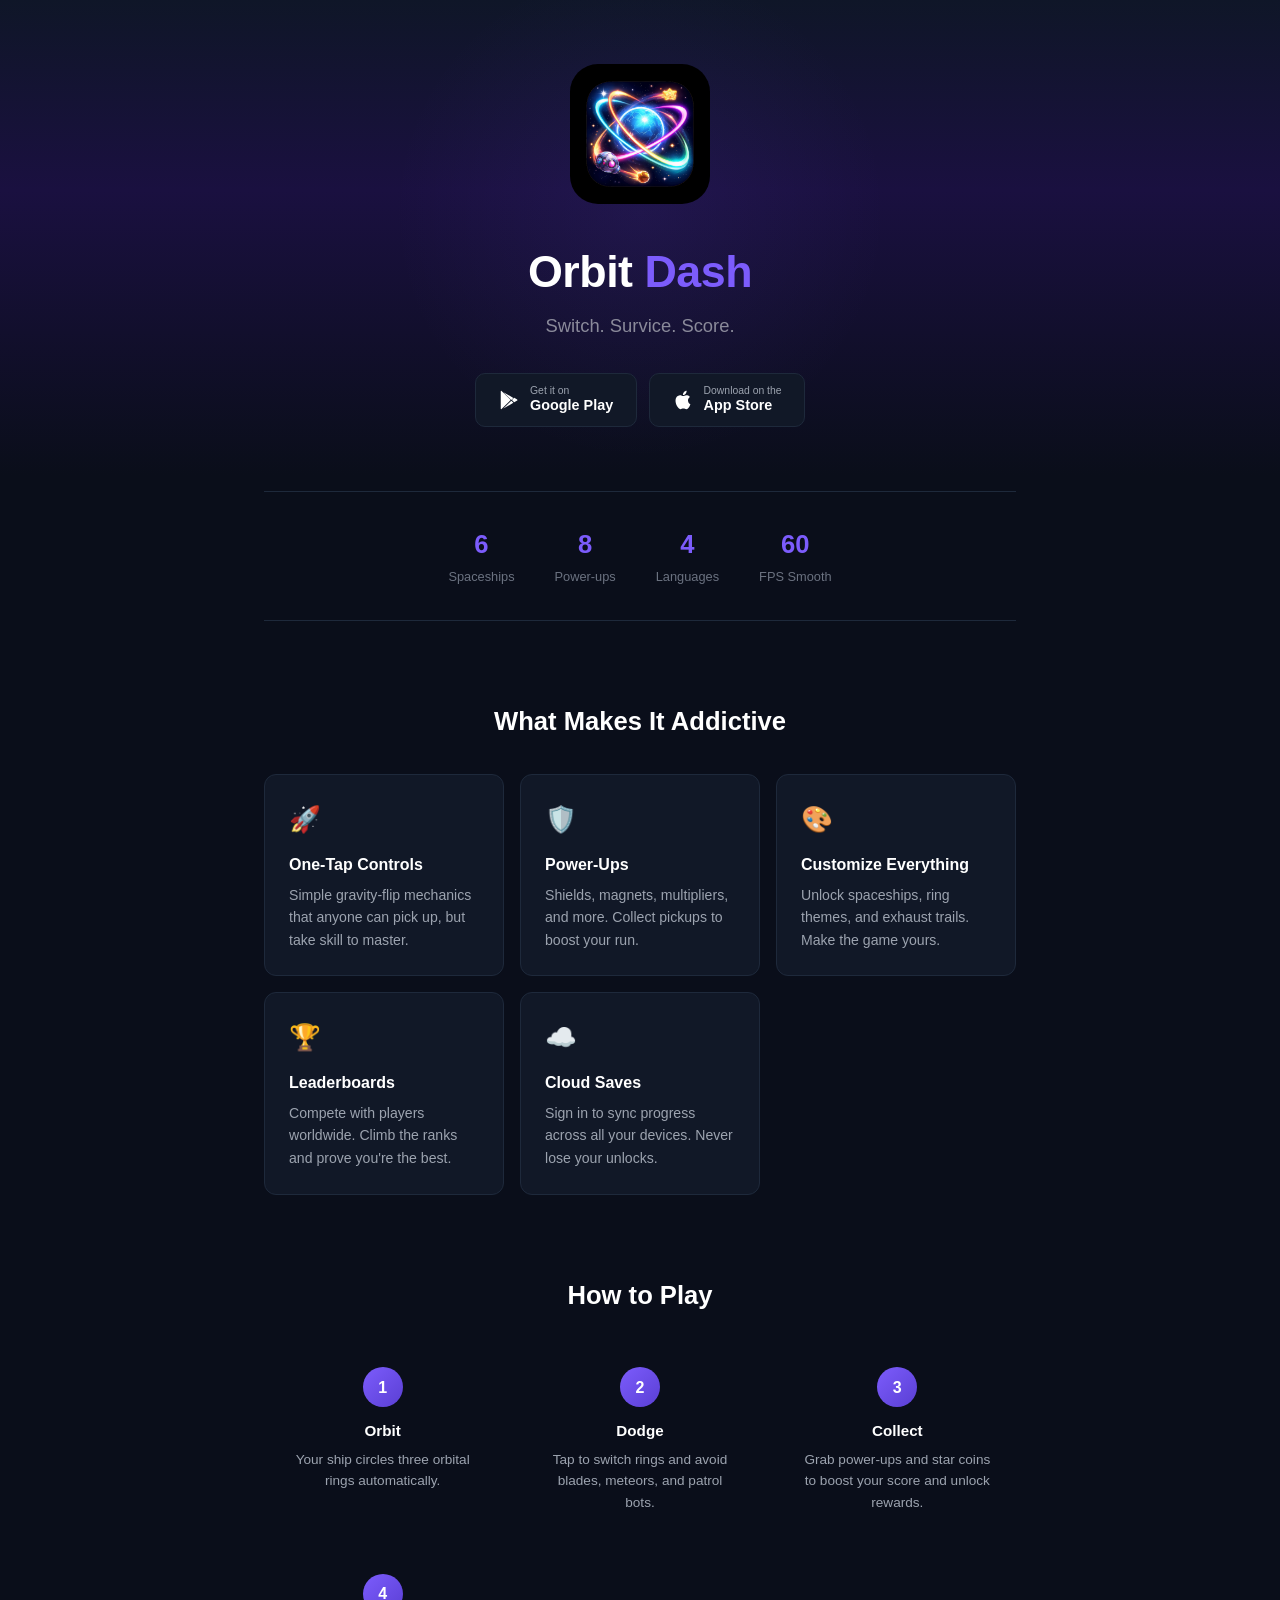
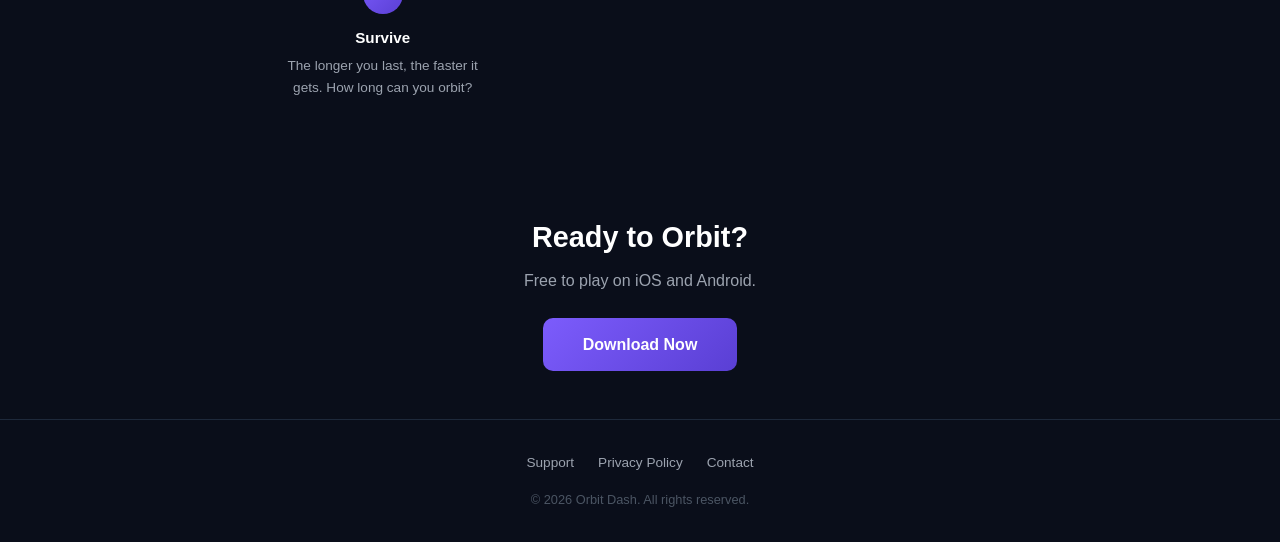
==== orbitdash/index.html @ 475cd6ba "added marketing and app-ads.txt" ====
<!DOCTYPE html>
<html lang="en">
<head>
    <meta charset="UTF-8">
    <meta name="viewport" content="width=device-width, initial-scale=1.0">
    <title>Orbit Dash - Switch. Survice. Score.</title>
    <meta name="description" content="Orbit Dash is a fast-paced mobile arcade game. Navigate orbital rings, dodge obstacles, and collect power-ups in this addictive space adventure.">
    <meta property="og:title" content="Orbit Dash - Switch. Survice. Score.">
    <meta property="og:description" content="Navigate orbital rings, dodge obstacles, and collect power-ups in this addictive mobile arcade game.">
    <meta property="og:image" content="https://sagar-288.github.io/orbitdash/assets/game_logo.png">
    <meta property="og:url" content="https://sagar-288.github.io/orbitdash/">
    <meta property="og:type" content="website">
    <meta name="twitter:card" content="summary_large_image">
    <link rel="icon" type="image/png" href="/orbitdash/assets/game_logo.png">
    <style>
        * { margin: 0; padding: 0; box-sizing: border-box; }

        body {
            font-family: -apple-system, BlinkMacSystemFont, "Segoe UI", Roboto, Helvetica, Arial, sans-serif;
            background: #0a0e1a;
            color: #e0e0e0;
            line-height: 1.6;
            min-height: 100vh;
            overflow-x: hidden;
        }

        /* Hero Section */
        .hero {
            position: relative;
            text-align: center;
            padding: 4rem 1.5rem 3rem;
            background: linear-gradient(180deg, #0f1628 0%, #1a1040 40%, #0a0e1a 100%);
            overflow: hidden;
        }

        .hero::before {
            content: "";
            position: absolute;
            top: 50%;
            left: 50%;
            width: 500px;
            height: 500px;
            transform: translate(-50%, -55%);
            border-radius: 50%;
            background: radial-gradient(circle, rgba(124, 92, 252, 0.08) 0%, transparent 70%);
            pointer-events: none;
        }

        .orbit-ring {
            position: absolute;
            top: 50%;
            left: 50%;
            border-radius: 50%;
            border: 1px solid rgba(124, 92, 252, 0.1);
            pointer-events: none;
        }

        .orbit-ring-1 {
            width: 300px;
            height: 300px;
            transform: translate(-50%, -55%);
            animation: spin 20s linear infinite;
        }

        .orbit-ring-2 {
            width: 450px;
            height: 450px;
            transform: translate(-50%, -55%);
            animation: spin 30s linear infinite reverse;
            border-color: rgba(124, 92, 252, 0.06);
        }

        .orbit-ring-3 {
            width: 600px;
            height: 600px;
            transform: translate(-50%, -55%);
            animation: spin 40s linear infinite;
            border-color: rgba(124, 92, 252, 0.03);
        }

        @keyframes spin {
            from { transform: translate(-50%, -55%) rotate(0deg); }
            to { transform: translate(-50%, -55%) rotate(360deg); }
        }

        .hero-logo {
            width: 140px;
            height: 140px;
            border-radius: 28px;
            margin: 0 auto 1.5rem;
            position: relative;
            z-index: 1;
        }

        .hero h1 {
            font-size: 2.8rem;
            font-weight: 800;
            color: #fff;
            margin-bottom: 0.25rem;
            position: relative;
            z-index: 1;
            letter-spacing: -0.5px;
        }

        .hero h1 span {
            color: #7c5cfc;
        }

        .hero .tagline {
            font-size: 1.15rem;
            color: #8a8a9a;
            margin-bottom: 2rem;
            position: relative;
            z-index: 1;
        }

        .store-buttons {
            display: flex;
            gap: 0.75rem;
            justify-content: center;
            flex-wrap: wrap;
            position: relative;
            z-index: 1;
        }

        .store-btn {
            display: inline-flex;
            align-items: center;
            gap: 0.6rem;
            background: #111827;
            border: 1px solid #1e293b;
            color: #fff;
            padding: 0.7rem 1.4rem;
            border-radius: 10px;
            text-decoration: none;
            font-size: 0.9rem;
            font-weight: 600;
            transition: all 0.2s;
        }

        .store-btn:hover {
            border-color: #7c5cfc;
            background: #151d30;
        }

        .store-btn svg {
            width: 22px;
            height: 22px;
            flex-shrink: 0;
        }

        .store-btn .store-label {
            text-align: left;
            line-height: 1.2;
        }

        .store-btn .store-label small {
            font-size: 0.65rem;
            font-weight: 400;
            color: #9ca3af;
            display: block;
        }

        /* Container */
        .container {
            max-width: 800px;
            margin: 0 auto;
            padding: 0 1.5rem;
        }

        /* Features */
        .features {
            padding: 3rem 0;
        }

        .features h2 {
            text-align: center;
            font-size: 1.6rem;
            color: #fff;
            margin-bottom: 2rem;
        }

        .feature-grid {
            display: grid;
            grid-template-columns: repeat(auto-fit, minmax(220px, 1fr));
            gap: 1rem;
        }

        .feature-card {
            background: #111827;
            border: 1px solid #1e293b;
            border-radius: 12px;
            padding: 1.5rem;
            transition: border-color 0.2s;
        }

        .feature-card:hover {
            border-color: rgba(124, 92, 252, 0.3);
        }

        .feature-icon {
            font-size: 1.6rem;
            margin-bottom: 0.75rem;
            display: block;
        }

        .feature-card h3 {
            font-size: 1rem;
            color: #fff;
            margin-bottom: 0.4rem;
        }

        .feature-card p {
            font-size: 0.88rem;
            color: #9ca3af;
        }

        /* How to Play */
        .how-to-play {
            padding: 2rem 0 3rem;
        }

        .how-to-play h2 {
            text-align: center;
            font-size: 1.6rem;
            color: #fff;
            margin-bottom: 2rem;
        }

        .steps {
            display: grid;
            grid-template-columns: repeat(auto-fit, minmax(200px, 1fr));
            gap: 1.25rem;
        }

        .step {
            text-align: center;
            padding: 1.25rem;
        }

        .step-number {
            width: 40px;
            height: 40px;
            background: linear-gradient(135deg, #7c5cfc, #5a3fd4);
            border-radius: 50%;
            display: inline-flex;
            align-items: center;
            justify-content: center;
            font-weight: 700;
            font-size: 1rem;
            color: #fff;
            margin-bottom: 0.75rem;
        }

        .step h3 {
            font-size: 0.95rem;
            color: #fff;
            margin-bottom: 0.3rem;
        }

        .step p {
            font-size: 0.85rem;
            color: #9ca3af;
        }

        /* Stats Bar */
        .stats-bar {
            display: flex;
            justify-content: center;
            gap: 2.5rem;
            flex-wrap: wrap;
            padding: 2rem 0;
            border-top: 1px solid #1e293b;
            border-bottom: 1px solid #1e293b;
            margin: 1rem 0 2rem;
        }

        .stat {
            text-align: center;
        }

        .stat-value {
            font-size: 1.6rem;
            font-weight: 800;
            color: #7c5cfc;
        }

        .stat-label {
            font-size: 0.8rem;
            color: #6b7280;
            margin-top: 0.15rem;
        }

        /* CTA */
        .cta {
            text-align: center;
            padding: 3rem 0;
        }

        .cta h2 {
            font-size: 1.8rem;
            color: #fff;
            margin-bottom: 0.5rem;
        }

        .cta p {
            color: #9ca3af;
            margin-bottom: 1.5rem;
        }

        .cta-btn {
            display: inline-block;
            background: linear-gradient(135deg, #7c5cfc, #5a3fd4);
            color: #fff;
            padding: 0.85rem 2.5rem;
            border-radius: 10px;
            text-decoration: none;
            font-weight: 700;
            font-size: 1rem;
            transition: opacity 0.2s;
        }

        .cta-btn:hover {
            opacity: 0.9;
        }

        /* Footer */
        .footer {
            border-top: 1px solid #1e293b;
            padding: 2rem 1.5rem;
            text-align: center;
        }

        .footer-links {
            display: flex;
            justify-content: center;
            gap: 1.5rem;
            margin-bottom: 1rem;
            flex-wrap: wrap;
        }

        .footer-links a {
            color: #9ca3af;
            text-decoration: none;
            font-size: 0.85rem;
        }

        .footer-links a:hover {
            color: #7c5cfc;
        }

        .footer .copyright {
            color: #4b5563;
            font-size: 0.8rem;
        }

        @media (max-width: 600px) {
            .hero { padding: 3rem 1.25rem 2.5rem; }
            .hero h1 { font-size: 2.2rem; }
            .hero .tagline { font-size: 1rem; }
            .hero-logo { width: 110px; height: 110px; border-radius: 22px; }
            .stats-bar { gap: 1.5rem; }
            .feature-grid { grid-template-columns: 1fr; }
        }
    </style>
</head>
<body>
    <section class="hero">
        <!-- <div class="orbit-ring orbit-ring-1"></div>
        <div class="orbit-ring orbit-ring-2"></div>
        <div class="orbit-ring orbit-ring-3"></div> -->

        <img class="hero-logo" src="assets/game_logo.png" alt="Orbit Dash" width="140" height="140">
        <h1>Orbit <span>Dash</span></h1>
        <p class="tagline">Switch. Survice. Score.</p>

        <div class="store-buttons">
            <a class="store-btn" href="#" aria-label="Get it on Google Play">
                <svg viewBox="0 0 24 24" fill="currentColor"><path d="M3.609 1.814L13.792 12 3.61 22.186a.996.996 0 0 1-.61-.92V2.734a1 1 0 0 1 .609-.92zm10.89 10.893l2.302 2.302-10.937 6.333 8.635-8.635zm3.199-3.199l2.807 1.626a1 1 0 0 1 0 1.732l-2.807 1.626L15.206 12l2.492-2.492zM5.864 3.458L16.8 9.79l-2.302 2.302-8.634-8.634z"/></svg>
                <span class="store-label"><small>Get it on</small>Google Play</span>
            </a>
            <a class="store-btn" href="#" aria-label="Download on the App Store">
                <svg viewBox="0 0 24 24" fill="currentColor"><path d="M18.71 19.5c-.83 1.24-1.71 2.45-3.05 2.47-1.34.03-1.77-.79-3.29-.79-1.53 0-2 .77-3.27.82-1.31.05-2.3-1.32-3.14-2.53C4.25 17 2.94 12.45 4.7 9.39c.87-1.52 2.43-2.48 4.12-2.51 1.28-.02 2.5.87 3.29.87.78 0 2.26-1.07 3.8-.91.65.03 2.47.26 3.64 1.98-.09.06-2.17 1.28-2.15 3.81.03 3.02 2.65 4.03 2.68 4.04-.03.07-.42 1.44-1.38 2.83M13 3.5c.73-.83 1.94-1.46 2.94-1.5.13 1.17-.34 2.35-1.04 3.19-.69.85-1.83 1.51-2.95 1.42-.15-1.15.41-2.35 1.05-3.11z"/></svg>
                <span class="store-label"><small>Download on the</small>App Store</span>
            </a>
        </div>
    </section>

    <div class="container">
        <div class="stats-bar">
            <div class="stat">
                <div class="stat-value">6</div>
                <div class="stat-label">Spaceships</div>
            </div>
            <div class="stat">
                <div class="stat-value">8</div>
                <div class="stat-label">Power-ups</div>
            </div>
            <div class="stat">
                <div class="stat-value">4</div>
                <div class="stat-label">Languages</div>
            </div>
            <div class="stat">
                <div class="stat-value">60</div>
                <div class="stat-label">FPS Smooth</div>
            </div>
        </div>

        <section class="features">
            <h2>What Makes It Addictive</h2>
            <div class="feature-grid">
                <div class="feature-card">
                    <span class="feature-icon" aria-hidden="true">&#x1F680;</span>
                    <h3>One-Tap Controls</h3>
                    <p>Simple gravity-flip mechanics that anyone can pick up, but take skill to master.</p>
                </div>
                <div class="feature-card">
                    <span class="feature-icon" aria-hidden="true">&#x1F6E1;&#xFE0F;</span>
                    <h3>Power-Ups</h3>
                    <p>Shields, magnets, multipliers, and more. Collect pickups to boost your run.</p>
                </div>
                <div class="feature-card">
                    <span class="feature-icon" aria-hidden="true">&#x1F3A8;</span>
                    <h3>Customize Everything</h3>
                    <p>Unlock spaceships, ring themes, and exhaust trails. Make the game yours.</p>
                </div>
                <div class="feature-card">
                    <span class="feature-icon" aria-hidden="true">&#x1F3C6;</span>
                    <h3>Leaderboards</h3>
                    <p>Compete with players worldwide. Climb the ranks and prove you're the best.</p>
                </div>
                <div class="feature-card">
                    <span class="feature-icon" aria-hidden="true">&#x2601;&#xFE0F;</span>
                    <h3>Cloud Saves</h3>
                    <p>Sign in to sync progress across all your devices. Never lose your unlocks.</p>
                </div>
            </div>
        </section>

        <section class="how-to-play">
            <h2>How to Play</h2>
            <div class="steps">
                <div class="step">
                    <div class="step-number">1</div>
                    <h3>Orbit</h3>
                    <p>Your ship circles three orbital rings automatically.</p>
                </div>
                <div class="step">
                    <div class="step-number">2</div>
                    <h3>Dodge</h3>
                    <p>Tap to switch rings and avoid blades, meteors, and patrol bots.</p>
                </div>
                <div class="step">
                    <div class="step-number">3</div>
                    <h3>Collect</h3>
                    <p>Grab power-ups and star coins to boost your score and unlock rewards.</p>
                </div>
                <div class="step">
                    <div class="step-number">4</div>
                    <h3>Survive</h3>
                    <p>The longer you last, the faster it gets. How long can you orbit?</p>
                </div>
            </div>
        </section>

        <section class="cta">
            <h2>Ready to Orbit?</h2>
            <p>Free to play on iOS and Android.</p>
            <a class="cta-btn" href="#">Download Now</a>
        </section>
    </div>

    <footer class="footer">
        <nav class="footer-links">
            <a href="/orbitdash/support">Support</a>
            <a href="/orbitdash/privacy">Privacy Policy</a>
            <a href="mailto:skalsaria288@gmail.com">Contact</a>
        </nav>
        <p class="copyright">&copy; 2026 Orbit Dash. All rights reserved.</p>
    </footer>
</body>
</html>
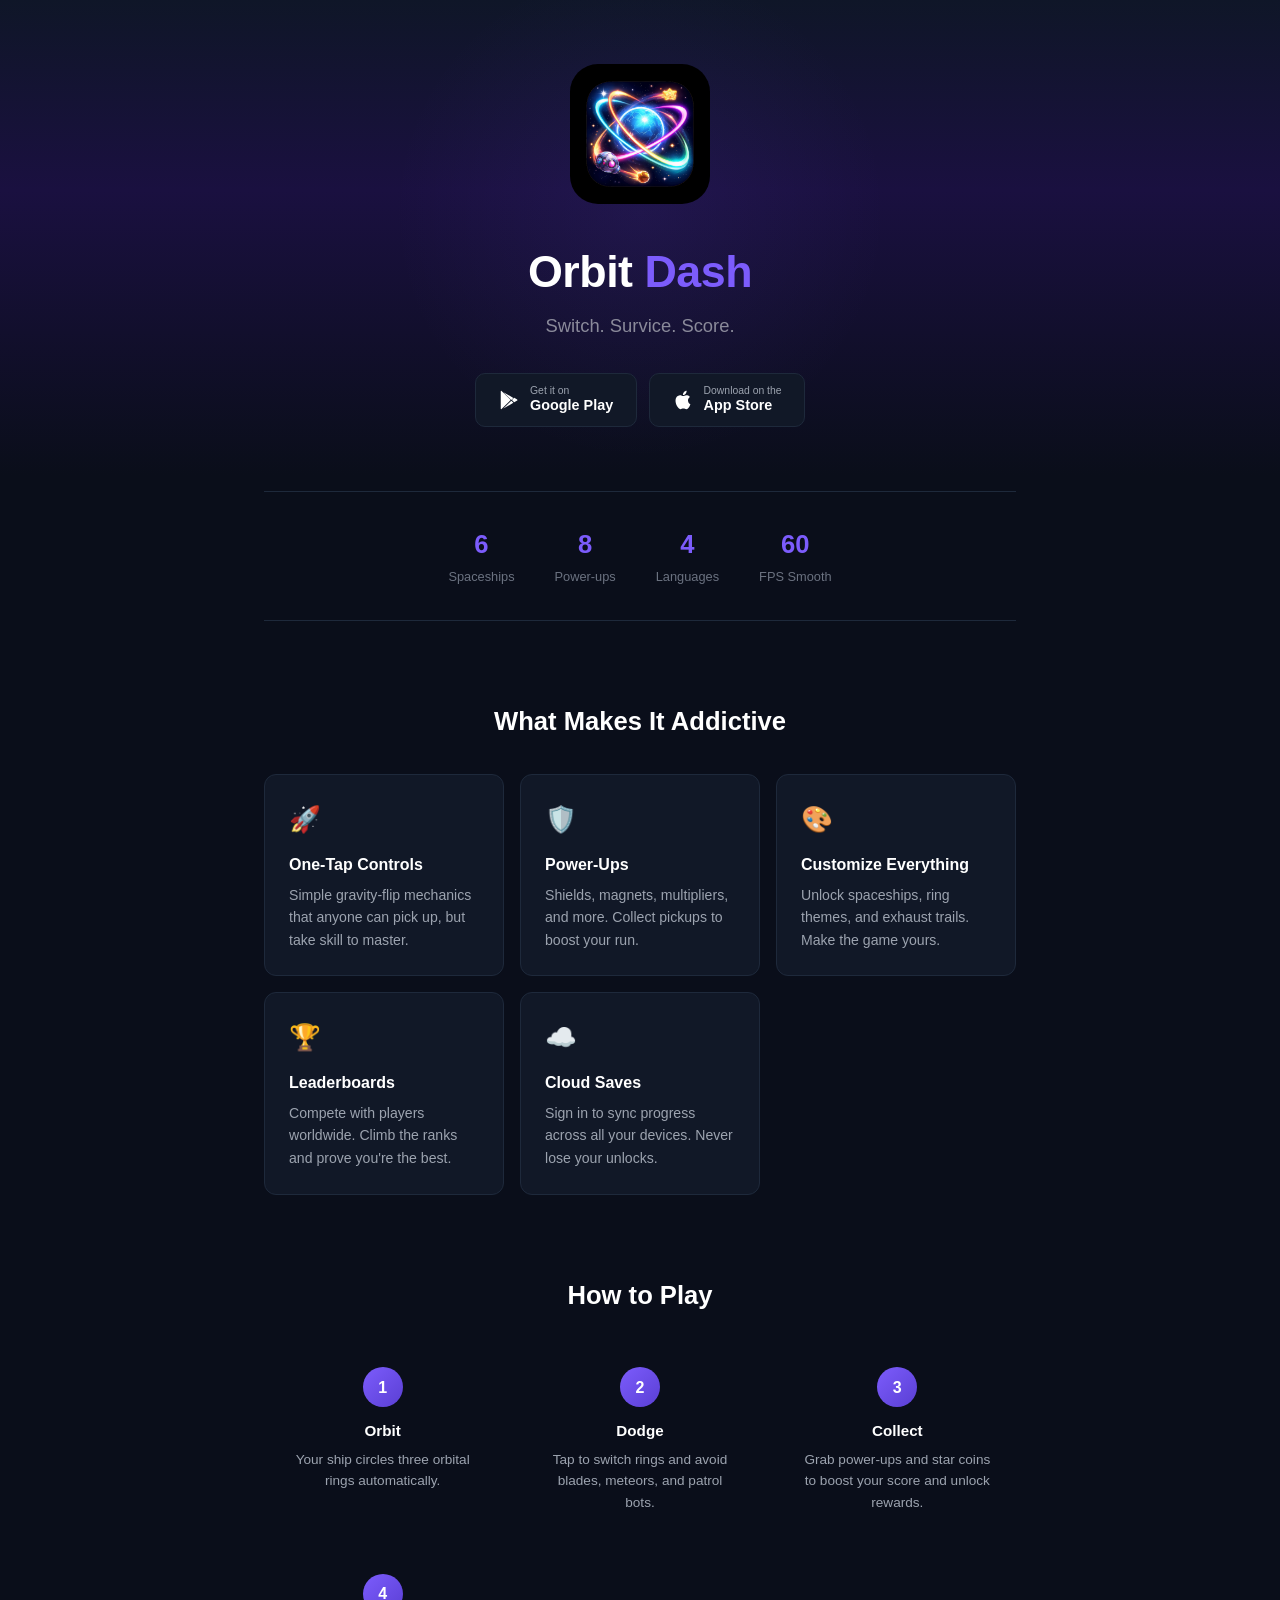
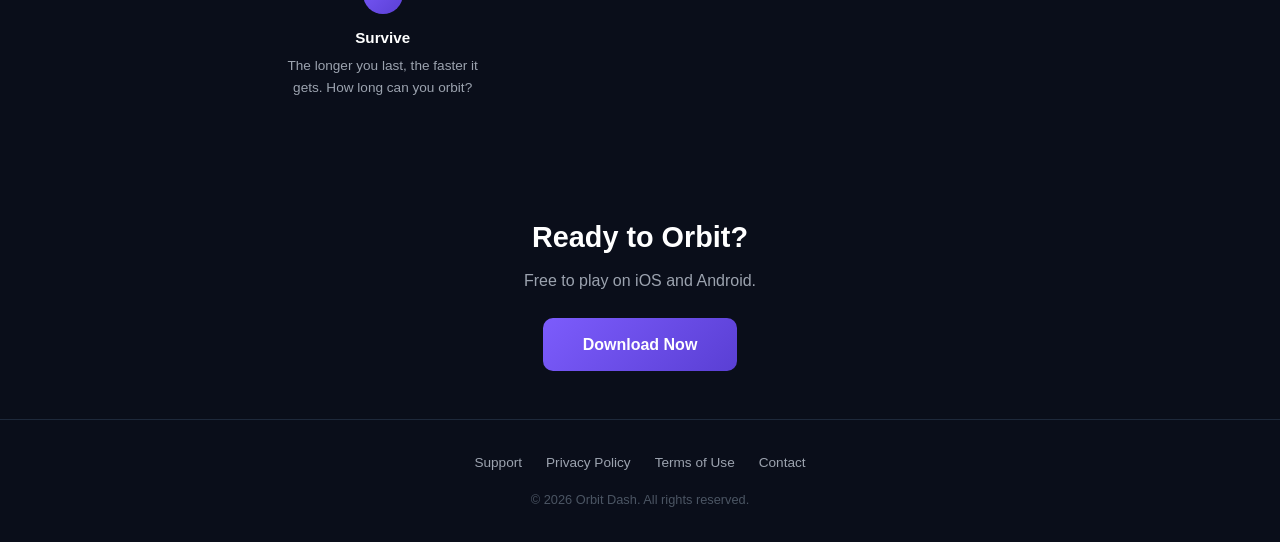
==== commit 253415a9: "add privacy and terms and condition for the game" ====
--- a/orbitdash/index.html
+++ b/orbitdash/index.html
@@ -474,6 +474,7 @@
         <nav class="footer-links">
             <a href="/orbitdash/support">Support</a>
             <a href="/orbitdash/privacy">Privacy Policy</a>
+            <a href="/orbitdash/terms">Terms of Use</a>
             <a href="mailto:skalsaria288@gmail.com">Contact</a>
         </nav>
         <p class="copyright">&copy; 2026 Orbit Dash. All rights reserved.</p>
